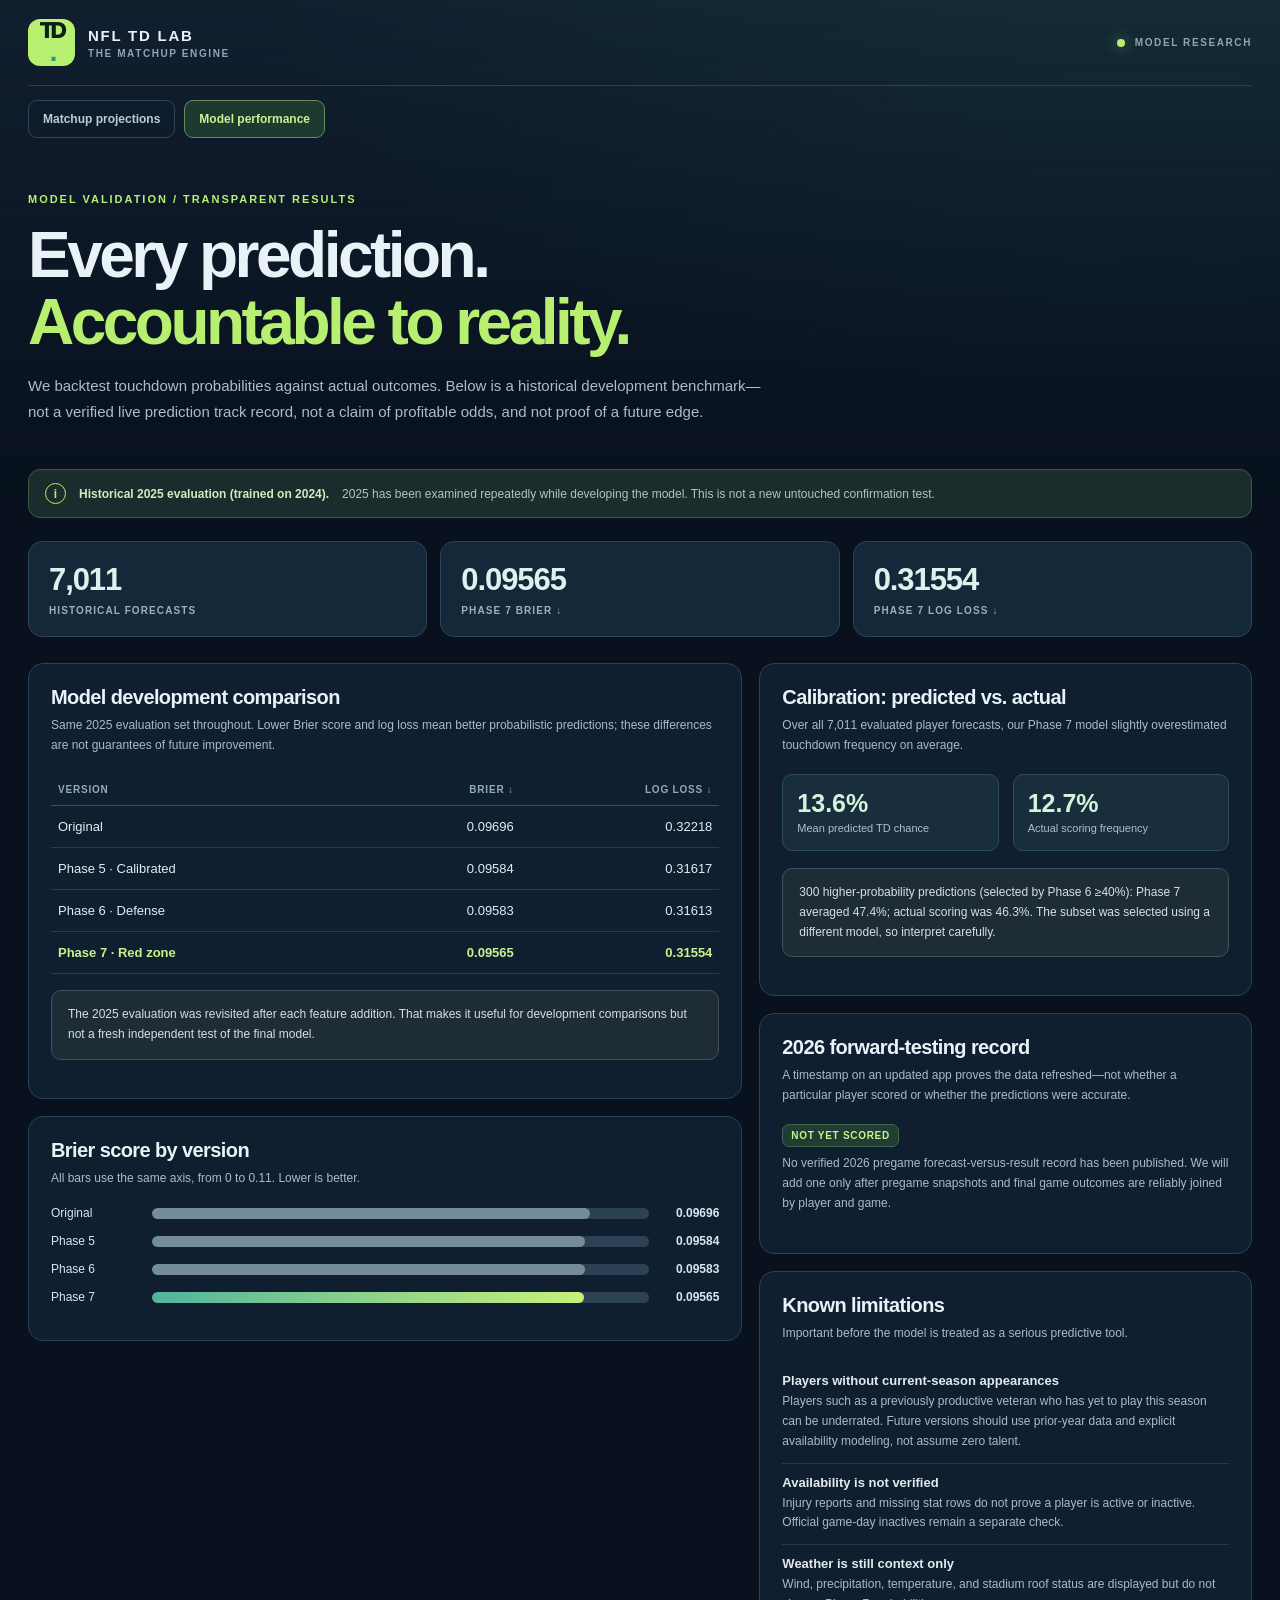
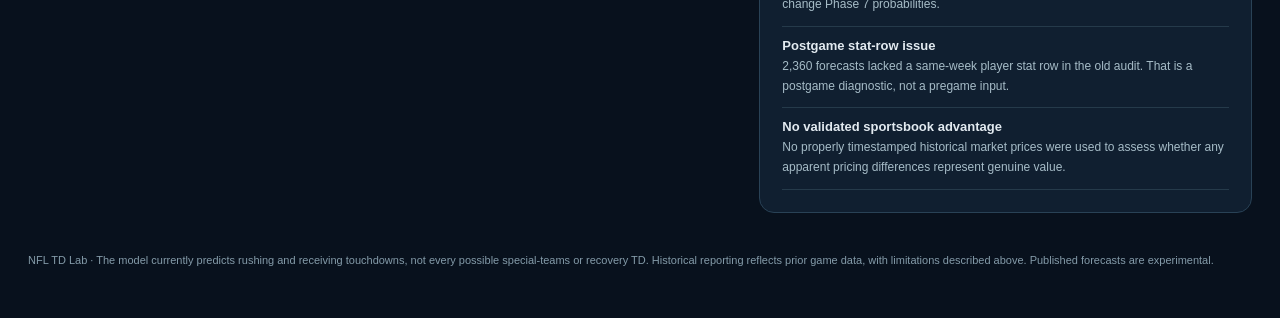
==== docs/performance.html @ 8aca4908 "Add files via upload" ====
<!doctype html>
<html lang="en">
<head>
  <meta charset="utf-8">
  <meta name="viewport" content="width=device-width, initial-scale=1, viewport-fit=cover">
  <meta name="theme-color" content="#08111d">
  <meta name="description" content="NFL TD Lab historical touchdown-probability backtests, performance metrics, and model limitations.">
  <title>NFL TD Lab | Model Performance</title>
  <link rel="stylesheet" href="./styles.css">
  <link rel="icon" href="./icon.svg" type="image/svg+xml">
  <link rel="apple-touch-icon" href="./icon-192.png">
  <style>
    .perf-hero{max-width:980px;padding:55px 0 27px}
    .perf-hero h1{font-weight:900;letter-spacing:-.055em;font-size:clamp(38px,5vw,64px);line-height:1.05;margin:17px 0}
    .perf-hero h1 em{font-style:normal;color:var(--lime,#baf080)}
    .perf-intro{color:#acbdc7;line-height:1.7;max-width:740px;font-size:15px}
    .perf-kpis{display:grid;grid-template-columns:repeat(3,minmax(0,1fr));gap:13px;margin:20px 0 26px}
    .perf-kpi{background:#15283a;border:1px solid #2c4558;border-radius:14px;padding:20px}
    .perf-kpi strong{font-size:31px;font-weight:900;letter-spacing:-.035em;display:block;color:#d9f4ed}
    .perf-kpi span{display:block;font-size:10px;color:#9ab0bf;text-transform:uppercase;font-weight:850;letter-spacing:.11em;margin-top:7px}
    .perf-grid{display:grid;grid-template-columns:minmax(0,1.45fr) minmax(0,1fr);gap:17px;align-items:start}
    .perf-panel{background:#101f30;border:1px solid #294256;border-radius:15px;padding:22px;margin-bottom:17px}
    .perf-panel h2{font-size:20px;margin:0 0 6px;letter-spacing:-.03em}
    .perf-panel p{color:#a6bcc7;font-size:12px;line-height:1.65;margin:7px 0 18px}
    .perf-table{border-collapse:collapse;width:100%;font-size:13px}
    .perf-table th{text-align:left;font-size:10px;letter-spacing:.08em;color:#90abbc;text-transform:uppercase;padding:10px 7px;border-bottom:1px solid #385067}
    .perf-table td{padding:13px 7px;border-bottom:1px solid #263c4f;color:#e0edf3;white-space:nowrap}
    .perf-table th:not(:first-child),.perf-table td:not(:first-child){text-align:right}
    .perf-table tr.highlight td{color:#c6f38c;font-weight:800}
    .perf-chart-row{display:grid;grid-template-columns:93px minmax(0,1fr) 62px;gap:8px;align-items:center;font-size:12px;color:#d5e7ef;margin:14px 0}
    .perf-chart-track{height:11px;border-radius:100px;background:#2c4254;overflow:hidden}
    .perf-chart-bar{height:100%;background:#758d99;border-radius:100px}
    .perf-chart-bar.featured{background:linear-gradient(90deg,#51b49d,#c8f079)}
    .perf-chart-num{font-variant-numeric:tabular-nums;text-align:right;font-weight:800}
    .perf-pill{display:inline-block;color:#c6f38c;background:#203d34;border:1px solid #3e6950;border-radius:7px;padding:5px 8px;font-size:10px;font-weight:850;letter-spacing:.07em;text-transform:uppercase}
    .perf-note{background:#1e2c36;border:1px solid #46505a;border-radius:10px;padding:14px 16px;color:#d6dfe5;font-size:12px;line-height:1.65;margin:16px 0}
    .perf-metric-pair{display:grid;grid-template-columns:1fr 1fr;gap:14px;margin:17px 0}
    .perf-metric-pair div{background:#182e3d;padding:14px;border-radius:10px;border:1px solid #2d4b56}
    .perf-metric-pair strong{font-size:25px;display:block;font-weight:850;color:#d4f3db}
    .perf-metric-pair span{color:#aac2cb;font-size:11px}
    .perf-limitation{padding:11px 0;border-bottom:1px solid #253a4a}
    .perf-limitation strong{display:block;font-size:13px;color:#e2eaf0;margin-bottom:4px}
    .perf-limitation p{margin:0;font-size:12px}
    .perf-state{min-height:200px}
    .perf-foot{margin:21px 0 48px;color:#849ba9;font-size:11px;line-height:1.7}
    @media(max-width:850px){.perf-grid{grid-template-columns:1fr}.perf-hero{padding:36px 0 17px}}
    @media(max-width:550px){.perf-kpis{grid-template-columns:1fr 1fr}.perf-kpi{padding:13px}.perf-kpi strong{font-size:24px}.perf-kpi:nth-child(3){grid-column:span 2}.perf-panel{padding:16px}.perf-table{font-size:11px}.perf-table td{padding:11px 4px}.perf-table th{padding:9px 4px;font-size:9px}.perf-chart-row{grid-template-columns:83px minmax(0,1fr) 56px}}
  </style>
</head>
<body>
 <div class="shell">
  <header class="masthead">
    <div class="brand"><span class="brand-mark" aria-hidden="true">TD<span class="brand-dot">.</span></span><div class="brand-copy"><strong>NFL TD LAB</strong><span>THE MATCHUP ENGINE</span></div></div>
    <div class="header-status"><span class="pulse-dot" aria-hidden="true"></span><span>MODEL RESEARCH</span></div>
  </header>
  <nav class="lab-nav" aria-label="NFL TD Lab navigation">
    <a class="lab-nav-link" href="./index.html">Matchup projections</a>
    <a class="lab-nav-link active" aria-current="page" href="./performance.html">Model performance</a>
  </nav>
  <section class="perf-hero">
    <div class="eyebrow">MODEL VALIDATION / TRANSPARENT RESULTS</div>
    <h1>Every prediction.<br><em>Accountable to reality.</em></h1>
    <p class="perf-intro">We backtest touchdown probabilities against actual outcomes. Below is a historical development benchmark—not a verified live prediction track record, not a claim of profitable odds, and not proof of a future edge.</p>
  </section>
  <div class="data-banner" role="status"><span class="info-glyph" aria-hidden="true">i</span><div><strong>Historical 2025 evaluation (trained on 2024).</strong> <span>2025 has been examined repeatedly while developing the model. This is not a new untouched confirmation test.</span></div></div>
  <div id="perf-data" class="perf-state" aria-live="polite"><div class="perf-panel"><h2>Loading historical validation…</h2><p>Reading our saved historical results.</p></div></div>
  <footer class="perf-foot">NFL TD Lab · The model currently predicts rushing and receiving touchdowns, not every possible special-teams or recovery TD. Historical reporting reflects prior game data, with limitations described above. Published forecasts are experimental.</footer>
 </div>
 <script src="./performance.js" defer></script>
</body>
</html>
---- docs/styles.css ----
:root{color-scheme:dark;--bg:#08111d;--panel:#101e2e;--panel-2:#132539;--edge:#294052;--text:#e9f2f7;--muted:#8fa5b4;--lime:#b7ef70;--mint:#58d8aa;--amber:#ffbf76;--danger:#f3979b;--font:Inter,ui-sans-serif,-apple-system,BlinkMacSystemFont,"Segoe UI",Arial,sans-serif}
*{box-sizing:border-box}html{scroll-behavior:smooth}body{margin:0;min-width:320px;background:var(--bg);color:var(--text);font-family:var(--font);-webkit-font-smoothing:antialiased}body:before{content:"";position:fixed;top:0;left:0;right:0;height:500px;background:radial-gradient(ellipse at 90% -30%,#1d534b4f 0%,transparent 60%),linear-gradient(180deg,#111f2f,transparent);z-index:-1;pointer-events:none}.shell{max-width:1320px;margin:auto;padding:0 28px}.masthead{height:86px;border-bottom:1px solid var(--edge);display:flex;justify-content:space-between;align-items:center;gap:12px}.brand{display:flex;align-items:center;gap:13px}.brand-mark{display:grid;place-items:center;letter-spacing:-3px;font-weight:950;font-size:22px;line-height:1;width:47px;height:47px;border-radius:12px;background:var(--lime);color:#0a2015}.brand-dot{color:#249c73}.brand-copy{display:flex;flex-direction:column;gap:4px;letter-spacing:.11em}.brand-copy strong{font-size:15px}.brand-copy span,.header-status{color:var(--muted);font-size:10px;font-weight:800;letter-spacing:.16em}.header-status{display:flex;align-items:center;gap:10px}.pulse-dot{width:8px;height:8px;border-radius:50%;background:var(--lime);box-shadow:0 0 13px #b7ef7088}.overview{padding:41px 0 30px;display:grid;grid-template-columns:1fr minmax(290px,360px);grid-template-rows:auto auto auto;gap:5px 30px}.eyebrow{color:var(--lime);font-size:11px;font-weight:850;letter-spacing:.18em;grid-column:1/-1}.overview h1{font-size:clamp(34px,4.25vw,54px);line-height:1.07;letter-spacing:-.055em;margin:12px 0 8px;font-weight:880}.overview h1 em{font-style:normal;color:var(--lime)}.overview>p{grid-row:3;grid-column:1;color:var(--muted);max-width:600px;line-height:1.65;font-size:14px;margin:0}.overview-stats{grid-row:2/4;grid-column:2;display:grid;grid-template-columns:repeat(3,1fr);gap:7px;align-self:end}.overview-stats>div{padding:17px 13px;background:#142437a8;border:1px solid var(--edge);border-radius:12px;min-width:0}.overview-stats strong{display:block;font-size:27px;line-height:1.15;letter-spacing:-.045em}.overview-stats span{display:block;color:var(--muted);margin-top:8px;font-size:9px;font-weight:850;letter-spacing:.08em}.data-banner{display:flex;align-items:center;gap:13px;border:1px solid #405642;background:#1b2c2c;border-radius:12px;padding:13px 16px;margin:3px 0 23px}.info-glyph{width:21px;height:21px;display:grid;place-items:center;font-weight:750;border:1px solid var(--lime);color:var(--lime);border-radius:50%;font-size:12px;flex:none}.data-banner>div{display:flex;gap:6px 13px;flex-wrap:wrap;font-size:12px}.data-banner>div strong{color:#d6eabf}.data-banner>div span{color:#adc7bf}.content{display:grid;grid-template-columns:320px minmax(0,1fr);gap:19px;align-items:start}.side,.detail{background:#101e2eea;border:1px solid var(--edge);border-radius:16px;min-width:0}.side{padding:17px;position:sticky;top:18px;max-height:calc(100vh - 35px);display:flex;flex-direction:column}.sidebar-title{display:flex;justify-content:space-between;align-items:center;margin-bottom:14px}.sidebar-title h2{font-size:16px;margin:0;letter-spacing:-.02em}.sidebar-title span{background:#20364b;border-radius:7px;padding:4px 8px;color:var(--muted);font-size:11px;font-weight:750}.search-box{display:flex;gap:10px;align-items:center;border-radius:9px;border:1px solid #334c61;background:#101b29;padding:0 11px;height:41px;margin-bottom:14px}.search-box svg{width:15px;height:15px;fill:none;stroke:#8eaabd;stroke-width:2;flex:none}.search-box input{background:transparent;color:var(--text);font:inherit;font-size:12px;border:0;outline:0;min-width:0;width:100%}.search-box input::placeholder{color:#839aac}.game-list{overflow:auto;min-height:90px;padding-right:2px;display:flex;flex-direction:column;gap:7px}.game-choice{border:1px solid transparent;background:transparent;border-radius:10px;padding:12px 12px;color:var(--text);font:inherit;text-align:left;cursor:pointer;width:100%;display:grid;gap:8px;transition:background .12s,border-color .12s}.game-choice:hover{background:#1a3043}.game-choice.selected{border-color:#86b76d;background:#223b37}.choice-row{display:flex;justify-content:space-between;gap:6px;align-items:center}.choice-title{font-size:14px;font-weight:770;white-space:nowrap}.choice-date{font-size:11px;color:var(--muted);white-space:nowrap}.choice-weather{font-size:10px;color:#a9bac9;overflow:hidden;text-overflow:ellipsis;white-space:nowrap}.choice-alert{color:var(--amber)}.detail{overflow:hidden;min-height:570px}.detail-loading{padding:40px;color:var(--muted)}.match-head{padding:25px 28px 24px;border-bottom:1px solid var(--edge);background:linear-gradient(110deg,#18352c,#172a3c 58%,#111e2e)}.match-suptitle{display:flex;justify-content:space-between;flex-wrap:wrap;gap:7px;font-size:10px;letter-spacing:.15em;font-weight:850;color:#b8d3ce;margin-bottom:20px}.match-suptitle .snapshot-tag{letter-spacing:.05em;color:var(--lime)}.match-teams{display:flex;justify-content:space-between;align-items:center;gap:7px}.team-block{text-align:center;display:flex;flex-direction:column;align-items:center;gap:8px;flex:1;min-width:0}.team-tile{font-size:21px;font-weight:900;letter-spacing:-.02em;border:1px solid #5b797e;min-width:75px;min-height:75px;display:grid;place-items:center;border-radius:17px;background:#e4f5ed0d}.team-short{font-size:14px;font-weight:850}.at{font-size:11px;letter-spacing:.1em;color:#8ba5af;font-weight:800}.kickoff{color:#c5d8d4;font-size:11px;text-align:center;margin-top:20px}.weather-section{padding:18px 25px;background:#112338;border-bottom:1px solid var(--edge)}.section-mini{color:#859daa;font-size:10px;letter-spacing:.14em;font-weight:850}.weather-wrap{display:flex;align-items:center;flex-wrap:wrap;gap:11px;margin:11px 0}.weather-pill{background:#23374a;color:#dceaf1;border:1px solid #3a5064;border-radius:8px;font-size:12px;font-weight:700;padding:8px 10px;white-space:nowrap}.weather-pill.special{background:#342c23;color:#ffd09b;border-color:#65513b}.weather-flag{font-size:11px;color:#b9cddd;line-height:1.5}.weather-flag.alert{color:#ffd09b}.player-section{padding:23px 25px 22px}.section-header{display:flex;align-items:flex-start;justify-content:space-between;gap:10px;margin-bottom:6px}.section-header h2{font-size:19px;letter-spacing:-.035em;margin:0}.section-header span{background:#274332;border:1px solid #3e6143;color:var(--lime);font-size:9px;font-weight:850;letter-spacing:.1em;padding:7px 8px;border-radius:7px;text-align:center}.section-subtext{color:var(--muted);font-size:12px;line-height:1.6;margin:0 0 18px}.player-list{display:flex;flex-direction:column;gap:9px}.player-row{background:#15283a;border:1px solid #2c4154;padding:15px 15px 12px;border-radius:11px}.player-main{display:flex;justify-content:space-between;align-items:flex-start;gap:10px}.player-identity{display:flex;align-items:flex-start;gap:10px;min-width:0}.rank{background:#2a4650;border-radius:8px;min-width:29px;height:29px;display:grid;place-items:center;font-size:12px;font-weight:800;color:var(--lime)}.player-name{font-size:14px;font-weight:780;line-height:1.3;overflow-wrap:anywhere}.player-meta{font-size:11px;color:var(--muted);margin-top:4px}.score{text-align:right;white-space:nowrap;font-size:21px;font-weight:860;color:var(--lime);letter-spacing:-.035em}.score small{display:block;font-size:9px;font-weight:700;letter-spacing:.09em;color:#8fa7aa;margin-top:2px}.prob-track{height:5px;border-radius:6px;background:#2b4051;overflow:hidden;margin:13px 0 9px}.prob-fill{height:100%;border-radius:6px;background:linear-gradient(90deg,#56c7a0,#c9f17a)}.row-foot{display:flex;align-items:center;gap:7px;justify-content:space-between;flex-wrap:wrap}.status{font-size:10px;color:#b7c7d0;padding:4px 7px;border:1px solid #455868;border-radius:6px}.status.uncertain{color:var(--amber);border-color:#866347;background:#4a352438}.status.excluded{color:var(--danger);border-color:#7d4247;background:#632c3138}.usage{font-size:10px;color:#91abb6}.extra-section{margin-top:13px}.toggle{background:transparent;color:var(--lime);border:1px solid #456252;padding:10px 13px;font:inherit;font-weight:780;border-radius:8px;font-size:11px;cursor:pointer;display:block;width:100%}.toggle:hover{background:#1f3b35}.excluded-box{margin-top:18px;border-top:1px solid var(--edge);padding-top:17px}.excluded-title{margin:0 0 11px;font-size:13px;letter-spacing:-.02em}.excluded-row{display:flex;align-items:center;justify-content:space-between;border-bottom:1px solid #283b4d;gap:10px;padding:10px 0;color:#aabdc8;font-size:12px}.excluded-row:last-child{border-bottom:0}.empty{padding:20px;color:#a2b9c3;font-size:13px;line-height:1.6}.footer{display:flex;justify-content:space-between;flex-wrap:wrap;gap:10px;padding:30px 0 42px;color:#7d95a7;font-size:10px;font-weight:750;letter-spacing:.05em}
@media(max-width:940px){.shell{padding:0 16px}.overview{grid-template-columns:1fr}.overview h1,.overview>p,.overview-stats,.eyebrow{grid-column:1;grid-row:auto}.overview-stats{max-width:560px;margin-top:16px}.content{grid-template-columns:250px minmax(0,1fr)}.side{padding:12px}.match-head{padding:22px 17px}.player-section,.weather-section{padding:19px 17px}.team-tile{min-width:57px;min-height:61px;font-size:18px}}
@media(max-width:700px){.masthead{height:72px}.header-status{font-size:9px}.brand-copy strong{font-size:13px}.brand-copy span{font-size:9px}.overview{padding:31px 0 20px}.overview h1{font-size:38px}.overview>p{font-size:13px}.overview-stats{max-width:none}.overview-stats>div{padding:12px 10px}.overview-stats strong{font-size:23px}.overview-stats span{font-size:8px}.data-banner{padding:12px;align-items:flex-start}.content{display:block}.side{position:static;max-height:none;margin-bottom:14px;padding:13px}.game-list{flex-direction:row;overflow-x:auto;scroll-snap-type:x proximity;gap:8px;margin:0 -2px;padding:0 2px 4px}.game-choice{min-width:180px;max-width:180px;scroll-snap-align:start;border-color:#284253}.choice-row{display:block}.choice-date{display:block;margin-top:5px}.sidebar-title{margin-bottom:10px}.search-box{margin-bottom:11px}.detail{min-height:400px}.match-head{padding:21px 15px}.team-tile{width:67px;height:67px}.weather-section,.player-section{padding:17px 14px}.player-row{padding:12px 12px 10px}.player-name{font-size:13px}.score{font-size:19px}.section-header h2{font-size:18px}.footer{font-size:9px}}
@media(prefers-reduced-motion:reduce){*{scroll-behavior:auto!important;transition:none!important}}

/* Phase 13: shared lightweight navigation. This does not alter model output. */
.lab-nav{display:flex;gap:9px;align-items:center;flex-wrap:wrap;padding:14px 0 0}
.lab-nav-link{display:inline-flex;align-items:center;justify-content:center;min-height:38px;padding:9px 14px;border-radius:9px;border:1px solid #30465a;color:#bbced8;text-decoration:none;font-size:12px;font-weight:800;transition:background .15s ease}
.lab-nav-link:hover{background:#203547;color:#f3f8fb}
.lab-nav-link.active{color:#caf28e;border-color:#638d5a;background:#1d3930}
.lab-nav-link:focus-visible{outline:3px solid #c6ef80;outline-offset:3px}
@media(max-width:700px){.lab-nav{padding:12px 0 2px}.lab-nav-link{font-size:11px;flex:1;white-space:nowrap}}
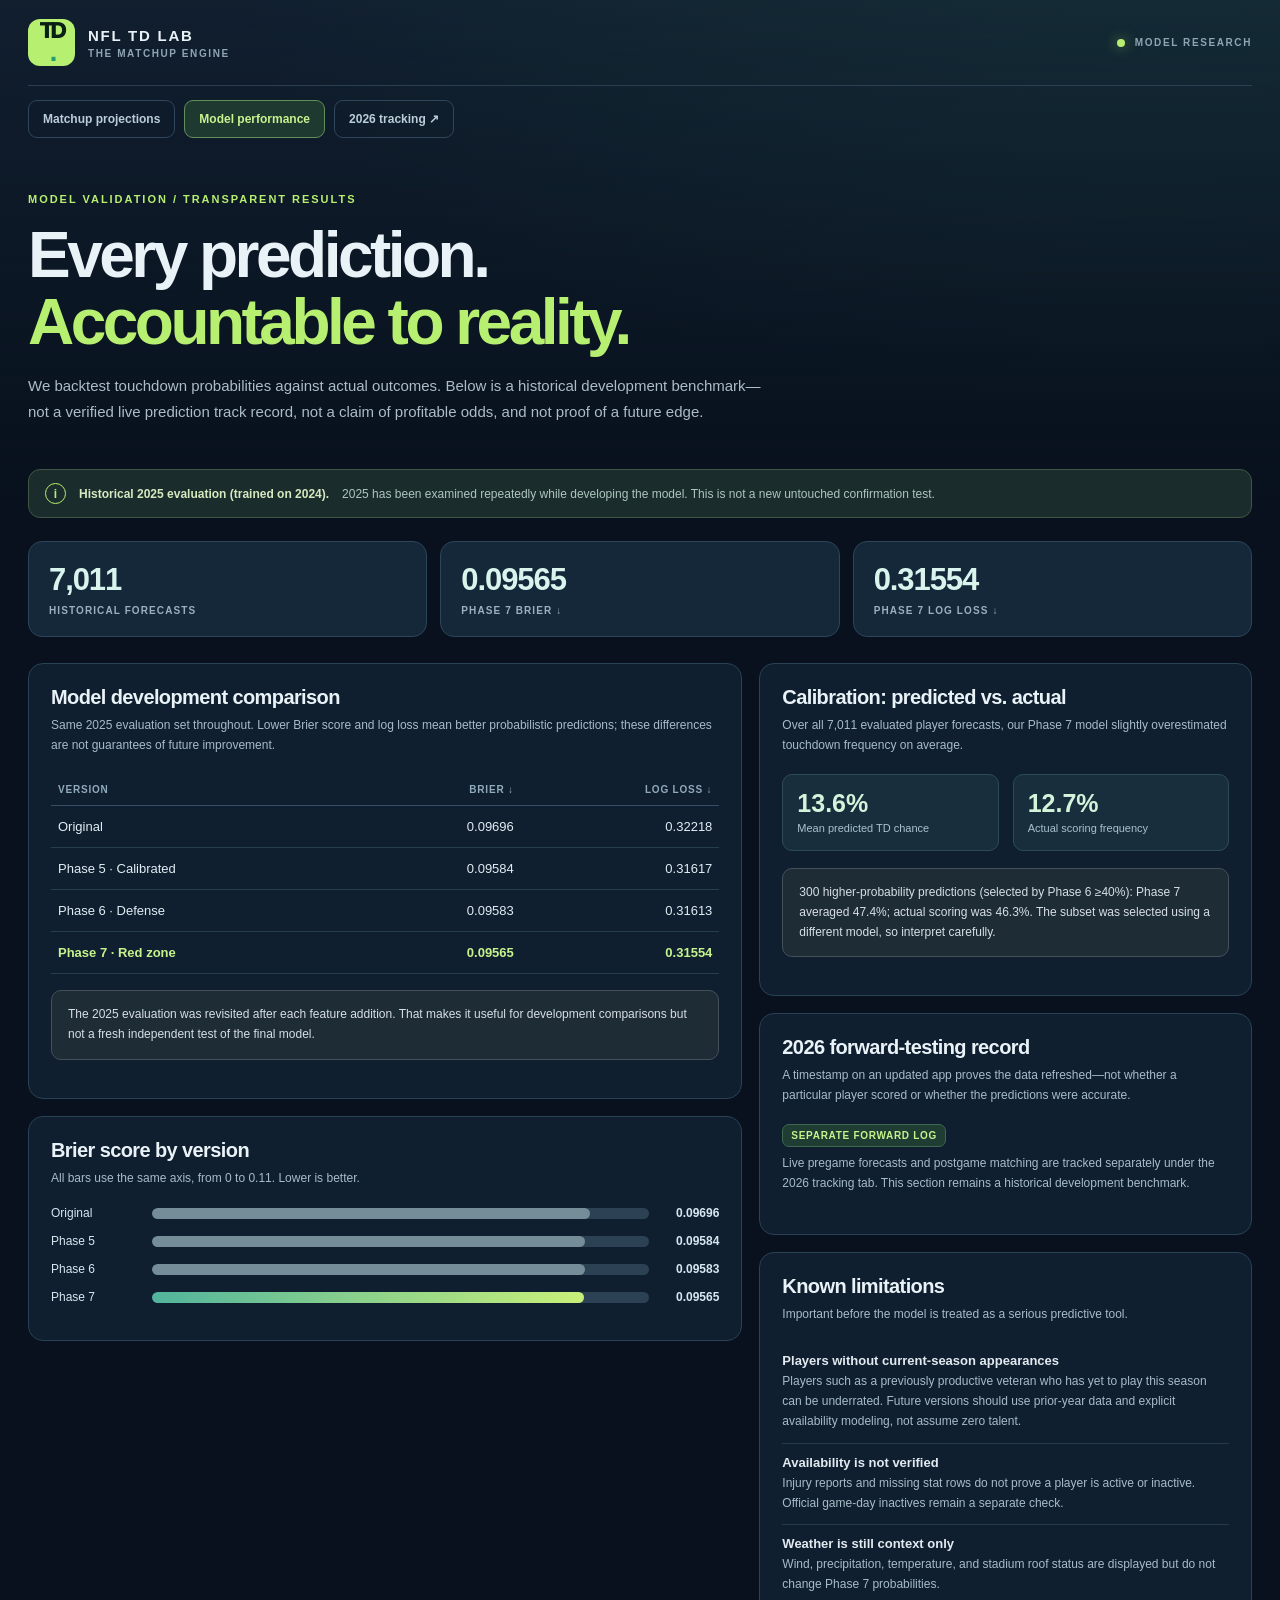
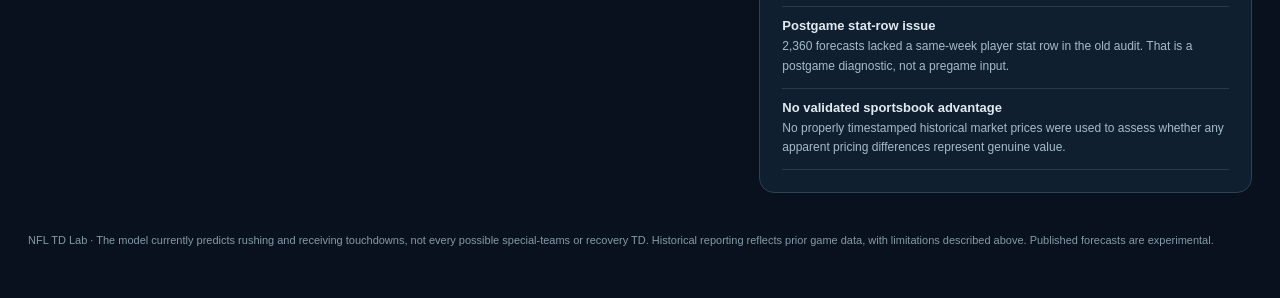
==== commit 39937a6c: "Add files via upload" ====
--- a/docs/performance.html
+++ b/docs/performance.html
@@ -56,6 +56,7 @@
   <nav class="lab-nav" aria-label="NFL TD Lab navigation">
     <a class="lab-nav-link" href="./index.html">Matchup projections</a>
     <a class="lab-nav-link active" aria-current="page" href="./performance.html">Model performance</a>
+    <a class="lab-nav-link" href="./forward.html">2026 tracking ↗</a>
   </nav>
   <section class="perf-hero">
     <div class="eyebrow">MODEL VALIDATION / TRANSPARENT RESULTS</div>
